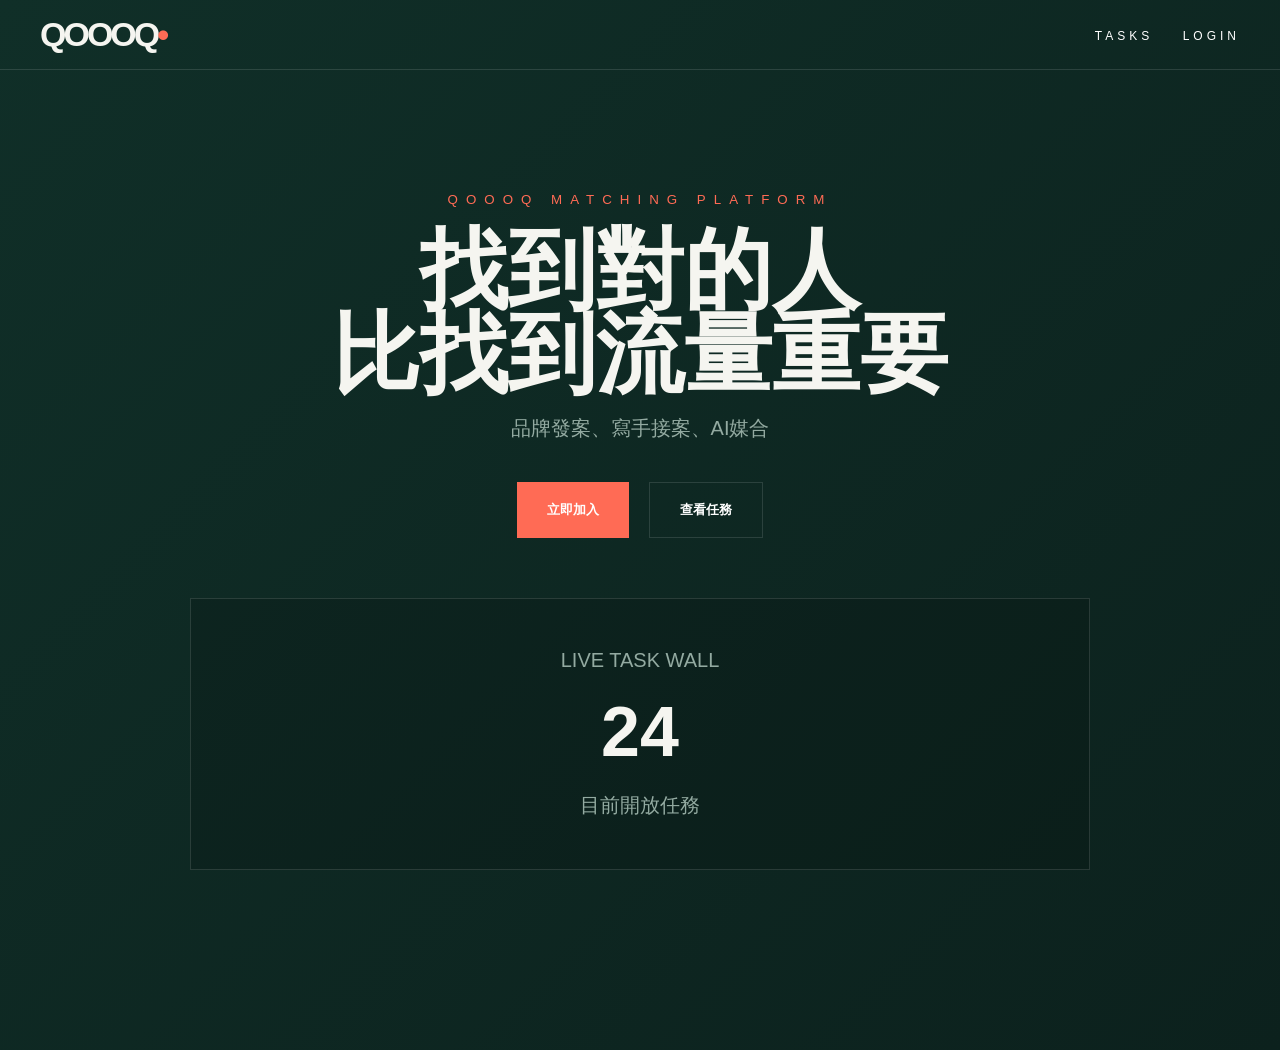
==== index.html @ 3f6c97e7 "Create index.html" ====
<!DOCTYPE html>
<html lang="zh-Hant">
<head>
<meta charset="UTF-8">
<title>QOOOQ Matching</title>

<style>
:root{
--bg:#102f28;
--bg2:#173b32;
--text:#f5f5f0;
--muted:#93aaa1;
--accent:#ff6b55;
--line:rgba(255,255,255,.12);
}

*{box-sizing:border-box}

body{
margin:0;
background:linear-gradient(135deg,#102f28,#0c211d);
color:var(--text);
font-family:Arial,"Noto Sans TC",sans-serif;
}

header{
height:70px;
display:flex;
align-items:center;
justify-content:space-between;
padding:0 40px;
border-bottom:1px solid var(--line);
}

.logo{
font-size:34px;
font-weight:900;
letter-spacing:-3px;
}

.dot{
color:var(--accent);
}

nav a{
color:white;
text-decoration:none;
margin-left:25px;
font-size:12px;
letter-spacing:4px;
}

.hero{
padding:120px 20px;
text-align:center;
}

.hero small{
color:var(--accent);
letter-spacing:8px;
}

.hero h1{
font-size:88px;
line-height:.95;
margin:20px 0;
}

.hero p{
color:var(--muted);
font-size:20px;
}

.cta{
margin-top:40px;
display:flex;
justify-content:center;
gap:20px;
}

.btn{
padding:18px 30px;
font-weight:800;
cursor:pointer;
border:none;
}

.primary{
background:var(--accent);
color:white;
}

.secondary{
background:transparent;
border:1px solid var(--line);
color:white;
}

.stats{
max-width:900px;
margin:60px auto;
padding:30px;
border:1px solid var(--line);
background:rgba(0,0,0,.15);
text-align:center;
}

.stats h2{
font-size:70px;
margin:0;
}

.stats p{
color:var(--muted);
}
</style>
</head>

<body>

<header>
<div class="logo">QOOOQ<span class="dot">•</span></div>

<nav>
<a href="tasks.html">TASKS</a>
<a href="login.html">LOGIN</a>
</nav>
</header>

<section class="hero">

<small>QOOOQ MATCHING PLATFORM</small>

<h1>
找到對的人<br>
比找到流量重要
</h1>

<p>
品牌發案、寫手接案、AI媒合
</p>

<div class="cta">
<button class="btn primary"
onclick="location.href='register.html'">
立即加入
</button>

<button class="btn secondary"
onclick="location.href='tasks.html'">
查看任務
</button>
</div>

<div class="stats">
<p>LIVE TASK WALL</p>
<h2>24</h2>
<p>目前開放任務</p>
</div>

</section>

</body>
</html>
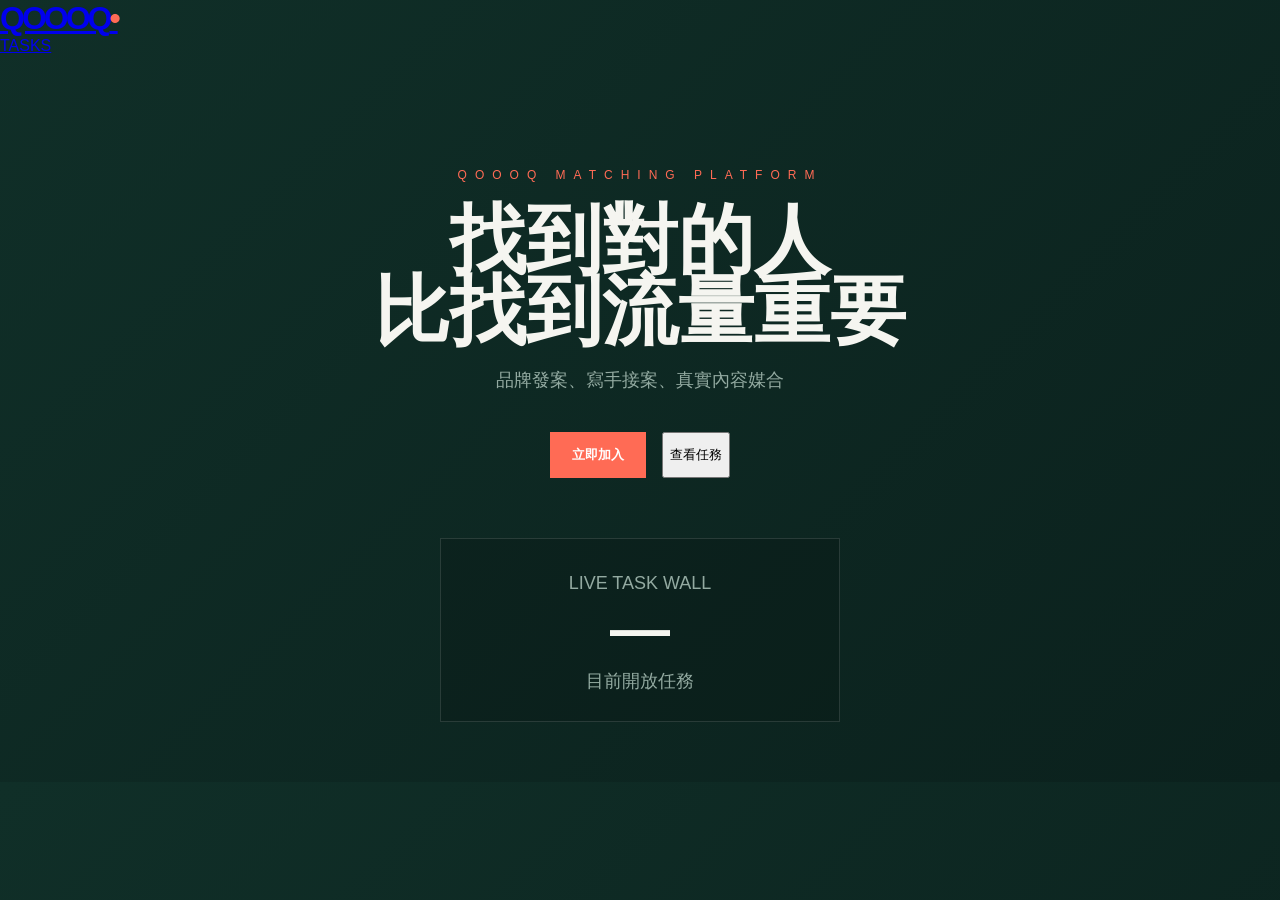
==== commit 38338f8a: "Update index.html" ====
--- a/index.html
+++ b/index.html
@@ -2,163 +2,92 @@
 <html lang="zh-Hant">
 <head>
 <meta charset="UTF-8">
+<meta name="viewport" content="width=device-width, initial-scale=1">
 <title>QOOOQ Matching</title>
-
+<link rel="stylesheet" href="css/style.css">
 <style>
-:root{
---bg:#102f28;
---bg2:#173b32;
---text:#f5f5f0;
---muted:#93aaa1;
---accent:#ff6b55;
---line:rgba(255,255,255,.12);
+.hero {
+  padding: 110px 20px 60px;
+  text-align: center;
 }
-
-*{box-sizing:border-box}
-
-body{
-margin:0;
-background:linear-gradient(135deg,#102f28,#0c211d);
-color:var(--text);
-font-family:Arial,"Noto Sans TC",sans-serif;
+.hero small {
+  color: var(--accent);
+  letter-spacing: 8px;
+  font-size: 12px;
 }
-
-header{
-height:70px;
-display:flex;
-align-items:center;
-justify-content:space-between;
-padding:0 40px;
-border-bottom:1px solid var(--line);
+.hero h1 {
+  font-size: 76px;
+  line-height: .93;
+  margin: 22px 0;
 }
-
-.logo{
-font-size:34px;
-font-weight:900;
-letter-spacing:-3px;
+.hero p {
+  color: var(--muted);
+  font-size: 18px;
 }
-
-.dot{
-color:var(--accent);
+.cta {
+  margin-top: 40px;
+  display: flex;
+  justify-content: center;
+  gap: 16px;
 }
-
-nav a{
-color:white;
-text-decoration:none;
-margin-left:25px;
-font-size:12px;
-letter-spacing:4px;
+.stats-box {
+  max-width: 400px;
+  margin: 60px auto 0;
+  padding: 28px;
+  border: 1px solid var(--line);
+  background: rgba(0,0,0,.15);
+  text-align: center;
 }
-
-.hero{
-padding:120px 20px;
-text-align:center;
+.stats-box h2 {
+  font-size: 60px;
+  margin: 0;
 }
-
-.hero small{
-color:var(--accent);
-letter-spacing:8px;
-}
-
-.hero h1{
-font-size:88px;
-line-height:.95;
-margin:20px 0;
-}
-
-.hero p{
-color:var(--muted);
-font-size:20px;
-}
-
-.cta{
-margin-top:40px;
-display:flex;
-justify-content:center;
-gap:20px;
-}
-
-.btn{
-padding:18px 30px;
-font-weight:800;
-cursor:pointer;
-border:none;
-}
-
-.primary{
-background:var(--accent);
-color:white;
-}
-
-.secondary{
-background:transparent;
-border:1px solid var(--line);
-color:white;
-}
-
-.stats{
-max-width:900px;
-margin:60px auto;
-padding:30px;
-border:1px solid var(--line);
-background:rgba(0,0,0,.15);
-text-align:center;
-}
-
-.stats h2{
-font-size:70px;
-margin:0;
-}
-
-.stats p{
-color:var(--muted);
-}
+.stats-box p { color: var(--muted); margin: 6px 0 0; }
 </style>
 </head>
-
 <body>
 
 <header>
-<div class="logo">QOOOQ<span class="dot">•</span></div>
-
-<nav>
-<a href="tasks.html">TASKS</a>
-<a href="login.html">LOGIN</a>
-</nav>
+  <a class="logo" href="index.html">QOOOQ<span class="dot">•</span></a>
+  <nav>
+    <a href="tasks.html">TASKS</a>
+    <div id="header-user"></div>
+  </nav>
 </header>
 
 <section class="hero">
-
-<small>QOOOQ MATCHING PLATFORM</small>
-
-<h1>
-找到對的人<br>
-比找到流量重要
-</h1>
-
-<p>
-品牌發案、寫手接案、AI媒合
-</p>
-
-<div class="cta">
-<button class="btn primary"
-onclick="location.href='register.html'">
-立即加入
-</button>
-
-<button class="btn secondary"
-onclick="location.href='tasks.html'">
-查看任務
-</button>
-</div>
-
-<div class="stats">
-<p>LIVE TASK WALL</p>
-<h2>24</h2>
-<p>目前開放任務</p>
-</div>
-
+  <small>QOOOQ MATCHING PLATFORM</small>
+  <h1>找到對的人<br>比找到流量重要</h1>
+  <p>品牌發案、寫手接案、真實內容媒合</p>
+  <div class="cta">
+    <button class="btn" onclick="location.href='register.html'">立即加入</button>
+    <button class="btn-outline" onclick="location.href='tasks.html'">查看任務</button>
+  </div>
+  <div class="stats-box">
+    <p>LIVE TASK WALL</p>
+    <h2 id="task-count">—</h2>
+    <p>目前開放任務</p>
+  </div>
 </section>
 
+<script src="js/app.js"></script>
+<script>
+renderHeaderUser();
+
+// 動態抓任務數量
+async function loadCount() {
+  try {
+    const res = await fetch(API_URL, {
+      method: "POST",
+      body: JSON.stringify({ action: "getOpenTasks" })
+    });
+    const data = await res.json();
+    if (data.success) {
+      document.getElementById("task-count").textContent = data.tasks.length;
+    }
+  } catch(e) {}
+}
+loadCount();
+</script>
 </body>
 </html>
--- a/css/style.css
+++ b/css/style.css
@@ -0,0 +1,40 @@
+:root{
+  --bg:#102f28;
+  --bg2:#173b32;
+  --card:rgba(18,54,45,.85);
+  --text:#f5f5f0;
+  --muted:#93aaa1;
+  --accent:#ff6b55;
+  --line:rgba(255,255,255,.12);
+  --green:#5ee18a;
+}
+
+*{
+  box-sizing:border-box;
+}
+
+body{
+  margin:0;
+  background:linear-gradient(135deg,#102f28,#0b211d);
+  color:var(--text);
+  font-family:Arial,"Noto Sans TC",sans-serif;
+}
+
+.logo{
+  font-size:32px;
+  font-weight:900;
+  letter-spacing:-3px;
+}
+
+.dot{
+  color:var(--accent);
+}
+
+.btn{
+  background:var(--accent);
+  color:white;
+  border:0;
+  padding:14px 22px;
+  font-weight:800;
+  cursor:pointer;
+}
